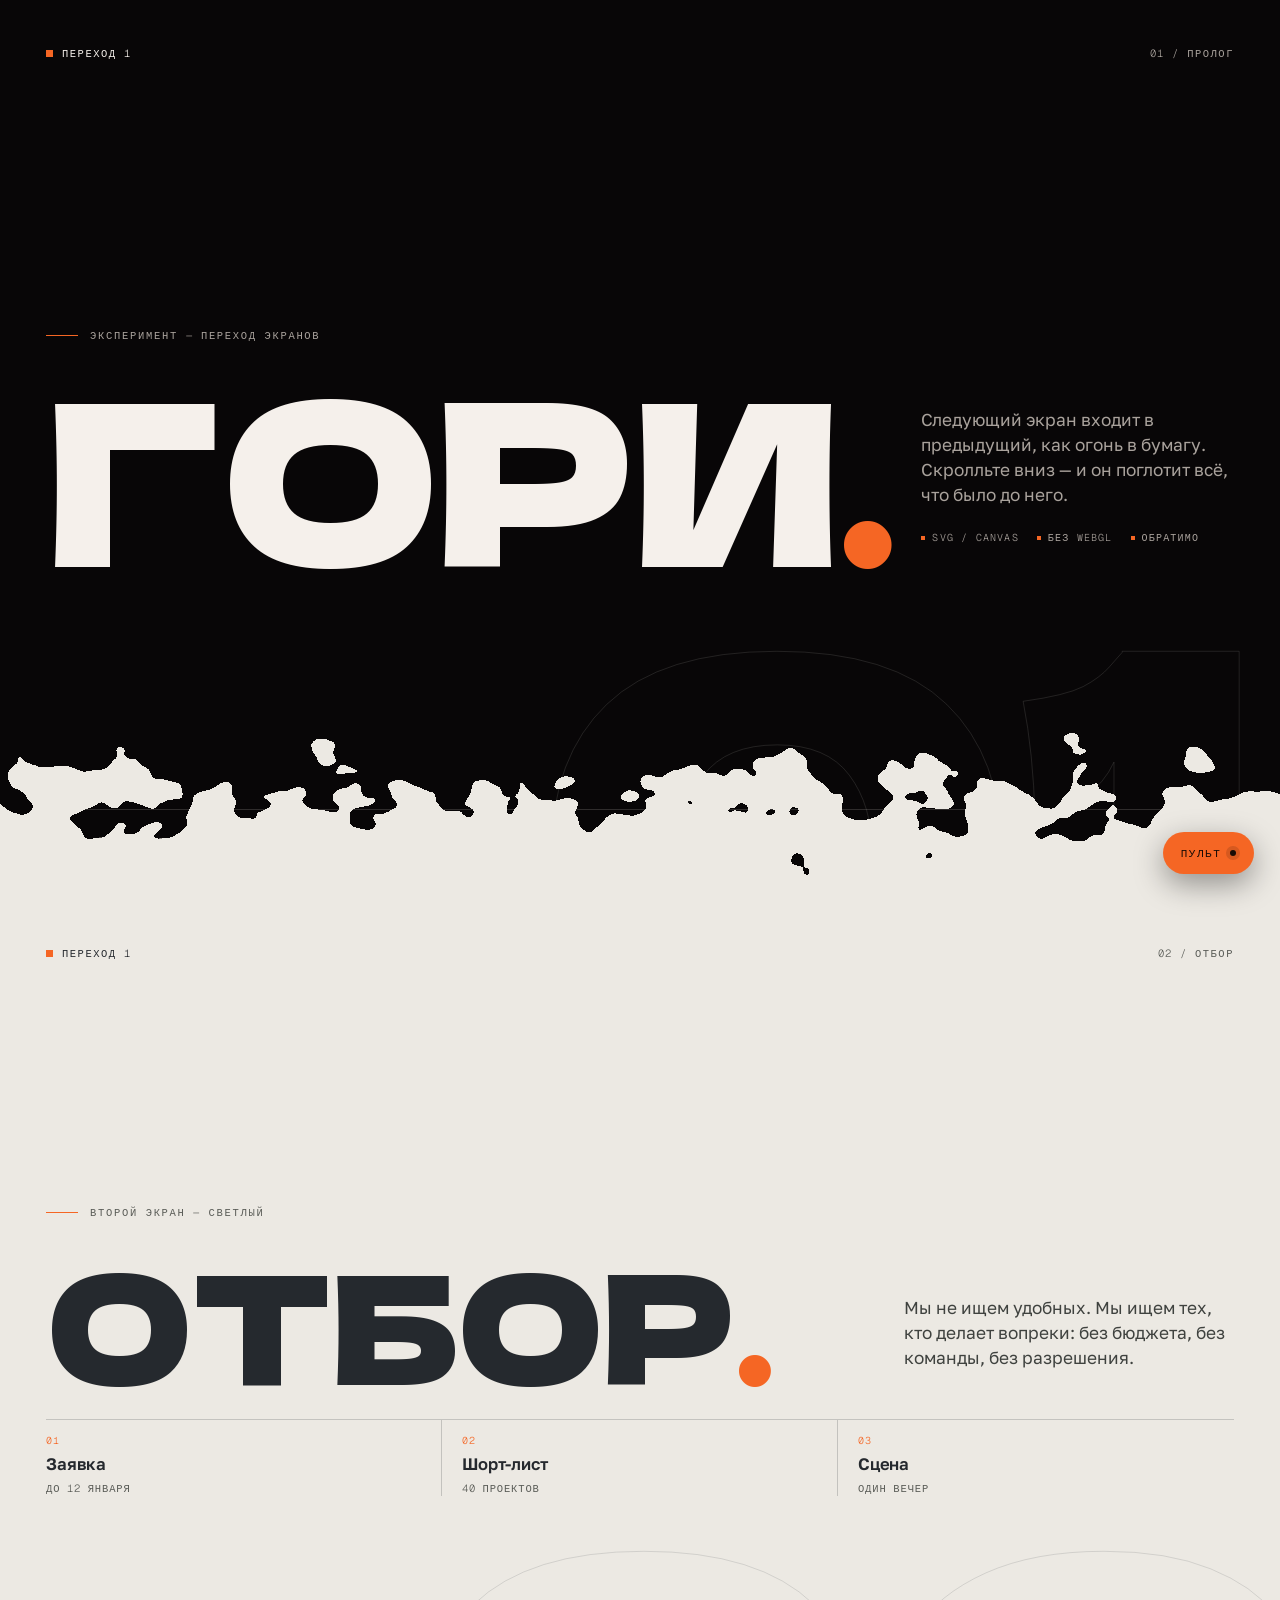
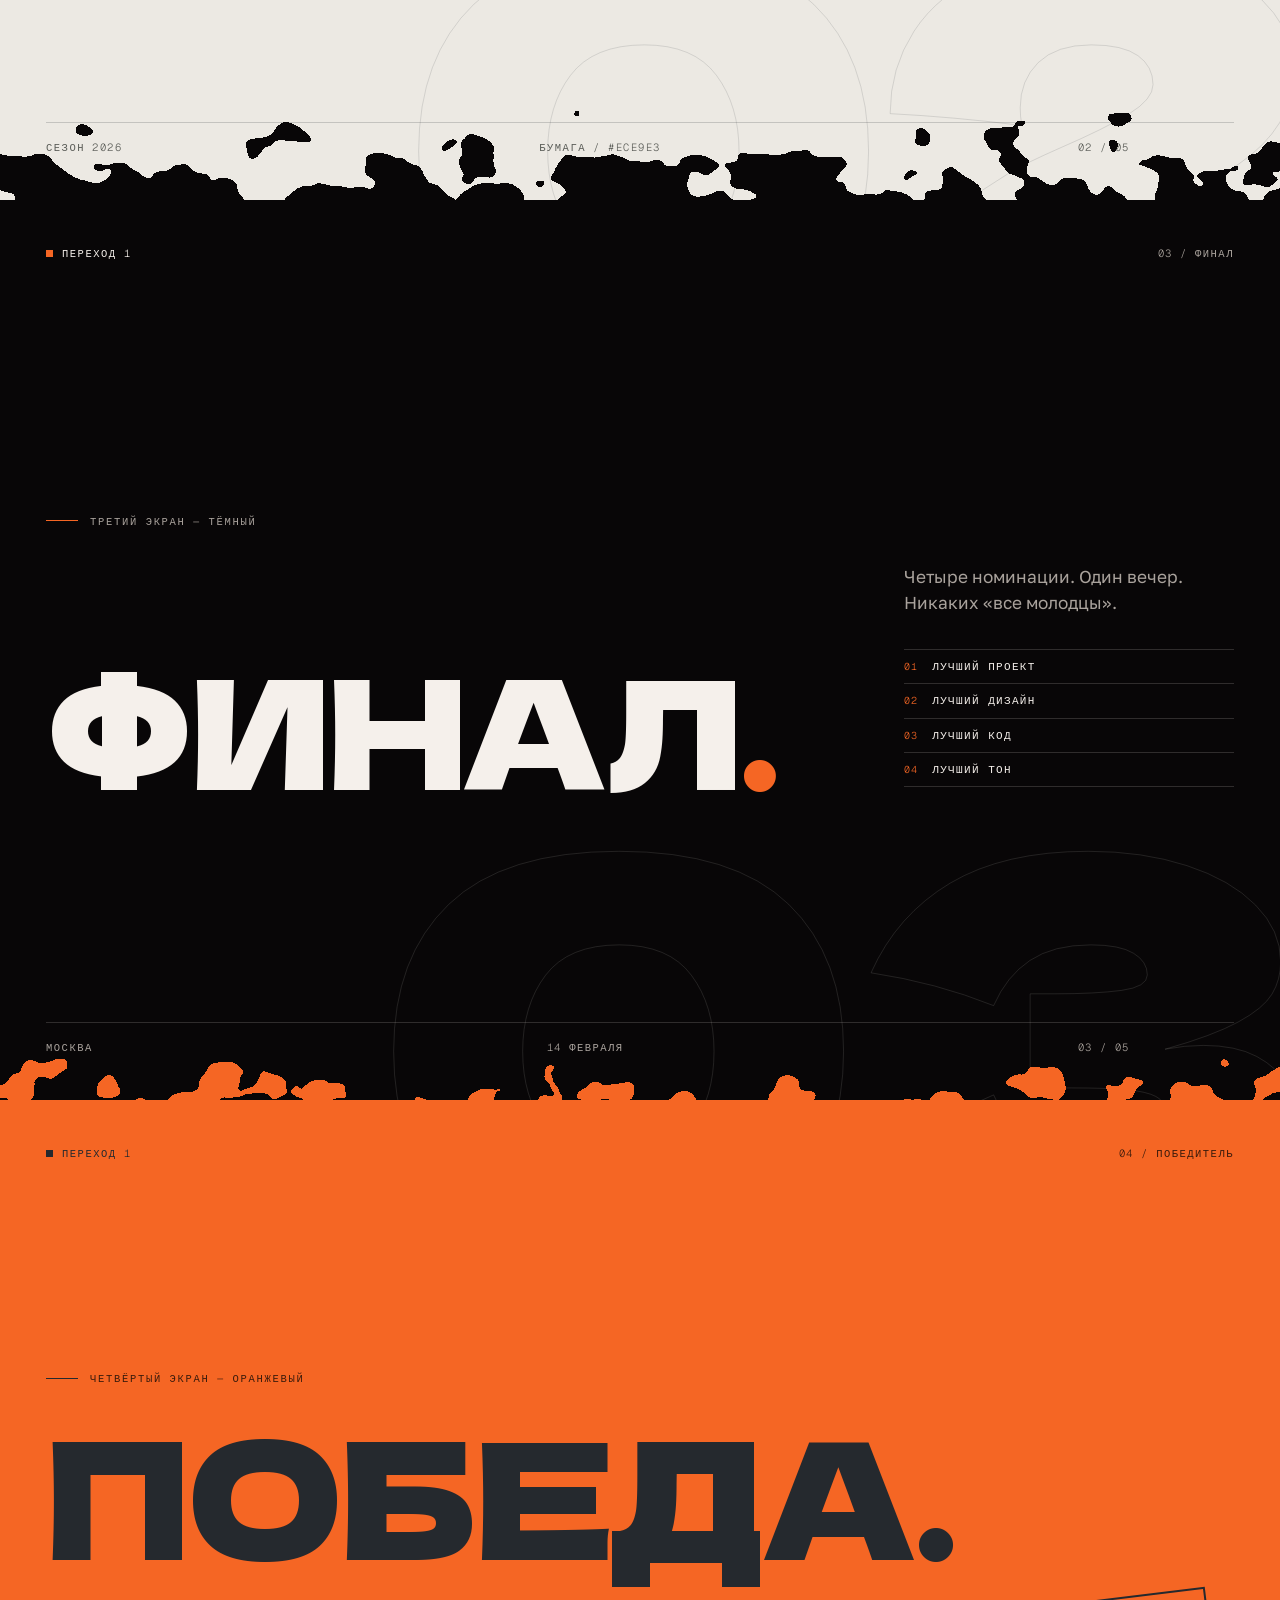
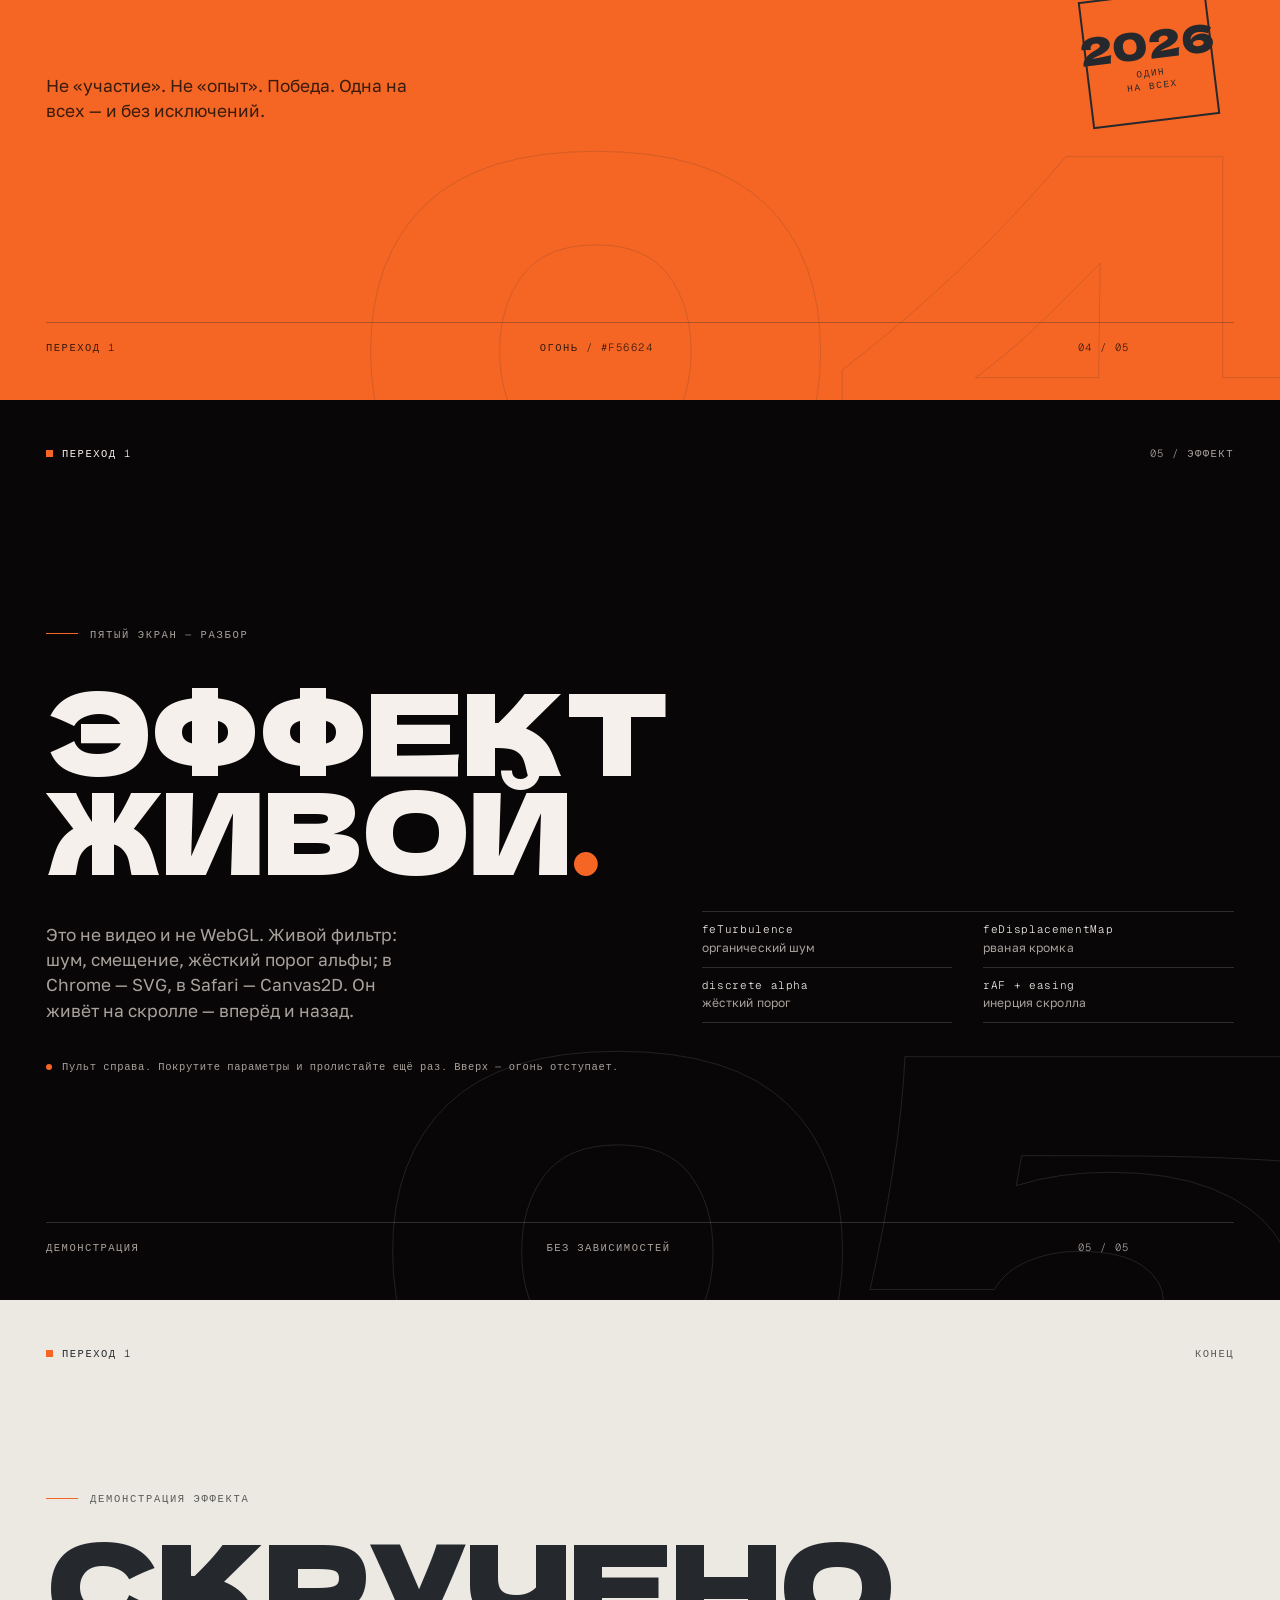
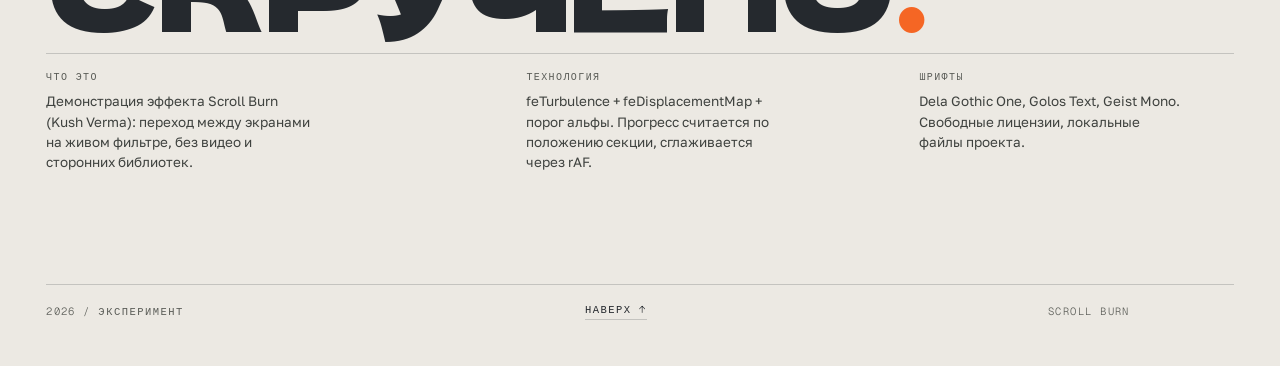
==== index.html @ 436503a2 "Переход 1 — демонстрация Scroll Burn" ====
<!DOCTYPE html>
<html lang="ru">
<head>
<meta charset="utf-8">
<meta name="viewport" content="width=device-width, initial-scale=1">
<title>Переход 1 — Scroll Burn</title>
<meta name="description" content="Локальная демонстрация эффекта Scroll Burn: следующий экран прожигает предыдущий органической кромкой на скролле.">
<link rel="icon" href="data:image/svg+xml,%3Csvg xmlns='http://www.w3.org/2000/svg' viewBox='0 0 32 32'%3E%3Crect width='32' height='32' rx='6' fill='%23F56624'/%3E%3C/svg%3E">
<link rel="stylesheet" href="burn.css?v=11">
</head>
<body>

<div class="scrollbar" aria-hidden="true"><span id="scrollbar"></span></div>

<main>

  <!-- 01. Пролог -->
  <section class="screen screen--dark" id="s1">
    <div class="burn" data-burn data-color="#ECE9E3" aria-hidden="true"></div>
    <div class="screen__ghost" aria-hidden="true">01</div>

    <header class="screen__top">
      <span class="brand"><i aria-hidden="true"></i>Переход 1</span>
      <span class="mono">01 / Пролог</span>
    </header>

    <div class="screen__main">
      <p class="eyebrow">Эксперимент — переход экранов</p>

      <div class="hero__grid">
        <h1 class="display display--hero">ГОРИ<span class="accent">.</span></h1>
        <div class="hero__aside">
          <p class="lead">Следующий экран входит в предыдущий, как огонь в бумагу. Скролльте вниз — и он поглотит всё, что было до него.</p>
          <ul class="ticks">
            <li>SVG / Canvas</li>
            <li>Без WebGL</li>
            <li>Обратимо</li>
          </ul>
        </div>
      </div>
    </div>

    <footer class="screen__bottom">
      <span class="mono">Scroll Burn / демо</span>
      <span class="hint">Прокрутите <i aria-hidden="true"></i></span>
      <span class="mono">2026</span>
    </footer>
  </section>

  <!-- 02. Отбор -->
  <section class="screen screen--paper" id="s2">
    <div class="burn" data-burn data-color="#080607" aria-hidden="true"></div>
    <div class="screen__ghost" aria-hidden="true">02</div>

    <header class="screen__top">
      <span class="brand"><i aria-hidden="true"></i>Переход 1</span>
      <span class="mono">02 / Отбор</span>
    </header>

    <div class="screen__main">
      <p class="eyebrow">Второй экран — светлый</p>

      <div class="headrow">
        <h2 class="display">ОТБОР<span class="accent">.</span></h2>
        <p class="lead">Мы не ищем удобных. Мы ищем тех, кто делает вопреки: без бюджета, без команды, без разрешения.</p>
      </div>

      <div class="steps">
        <div class="step"><span>01</span><b>Заявка</b><em>до 12 января</em></div>
        <div class="step"><span>02</span><b>Шорт-лист</b><em>40 проектов</em></div>
        <div class="step"><span>03</span><b>Сцена</b><em>один вечер</em></div>
      </div>
    </div>

    <footer class="screen__bottom">
      <span class="mono">Сезон 2026</span>
      <span class="mono">Бумага / #ECE9E3</span>
      <span class="mono">02 / 05</span>
    </footer>
  </section>

  <!-- 03. Финал -->
  <section class="screen screen--dark" id="s3">
    <div class="burn" data-burn data-color="#F56624" aria-hidden="true"></div>
    <div class="screen__ghost" aria-hidden="true">03</div>

    <header class="screen__top">
      <span class="brand"><i aria-hidden="true"></i>Переход 1</span>
      <span class="mono">03 / Финал</span>
    </header>

    <div class="screen__main">
      <p class="eyebrow">Третий экран — тёмный</p>

      <div class="headrow">
        <h2 class="display">ФИНАЛ<span class="accent">.</span></h2>
        <div class="nom">
          <p class="lead">Четыре номинации. Один вечер. Никаких «все молодцы».</p>
          <ol class="nom__list">
            <li><span>01</span><b>Лучший проект</b></li>
            <li><span>02</span><b>Лучший дизайн</b></li>
            <li><span>03</span><b>Лучший код</b></li>
            <li><span>04</span><b>Лучший тон</b></li>
          </ol>
        </div>
      </div>
    </div>

    <footer class="screen__bottom">
      <span class="mono">Москва</span>
      <span class="mono">14 февраля</span>
      <span class="mono">03 / 05</span>
    </footer>
  </section>

  <!-- 04. Победа -->
  <section class="screen screen--accent" id="s4">
    <div class="burn" data-burn data-color="#080607" aria-hidden="true"></div>
    <div class="screen__ghost" aria-hidden="true">04</div>

    <header class="screen__top">
      <span class="brand"><i aria-hidden="true"></i>Переход 1</span>
      <span class="mono">04 / Победитель</span>
    </header>

    <div class="screen__main">
      <p class="eyebrow">Четвёртый экран — оранжевый</p>

      <h2 class="display display--wide">ПОБЕДА<span class="accent">.</span></h2>

      <div class="winrow">
        <p class="lead">Не «участие». Не «опыт». Победа. Одна на всех — и без исключений.</p>
        <div class="stamp" aria-hidden="true">
          <span>2026</span>
          <small>один<br>на всех</small>
        </div>
      </div>
    </div>

    <footer class="screen__bottom">
      <span class="mono">Переход 1</span>
      <span class="mono">Огонь / #F56624</span>
      <span class="mono">04 / 05</span>
    </footer>
  </section>

  <!-- 05. Эффект -->
  <section class="screen screen--dark" id="s5">
    <div class="burn" data-burn data-color="#ECE9E3" aria-hidden="true"></div>
    <div class="screen__ghost" aria-hidden="true">05</div>

    <header class="screen__top">
      <span class="brand"><i aria-hidden="true"></i>Переход 1</span>
      <span class="mono">05 / Эффект</span>
    </header>

    <div class="screen__main">
      <p class="eyebrow">Пятый экран — разбор</p>

      <h2 class="display display--tight">ЭФФЕКТ<br>ЖИВОЙ<span class="accent">.</span></h2>

      <div class="cols">
        <p class="lead">Это не видео и не WebGL. Живой фильтр: шум, смещение, жёсткий порог альфы; в Chrome — SVG, в Safari — Canvas2D. Он живёт на скролле — вперёд и назад.</p>
        <ul class="specs">
          <li><b>feTurbulence</b><span>органический шум</span></li>
          <li><b>feDisplacementMap</b><span>рваная кромка</span></li>
          <li><b>discrete alpha</b><span>жёсткий порог</span></li>
          <li><b>rAF + easing</b><span>инерция скролла</span></li>
        </ul>
      </div>

      <p class="note"><i aria-hidden="true"></i>Пульт справа. Покрутите параметры и пролистайте ещё раз. Вверх — огонь отступает.</p>
    </div>

    <footer class="screen__bottom">
      <span class="mono">Демонстрация</span>
      <span class="mono">Без зависимостей</span>
      <span class="mono">05 / 05</span>
    </footer>
  </section>

  <!-- Финал -->
  <section class="screen screen--paper screen--footer" id="s6">
    <header class="screen__top">
      <span class="brand"><i aria-hidden="true"></i>Переход 1</span>
      <span class="mono">Конец</span>
    </header>

    <div class="screen__main">
      <p class="eyebrow">Демонстрация эффекта</p>
      <h2 class="display display--footer">СКРУЧЕНО<span class="accent">.</span></h2>

      <div class="footgrid">
        <div>
          <h3>Что это</h3>
          <p>Демонстрация эффекта Scroll Burn (Kush Verma): переход между экранами на живом фильтре, без видео и сторонних библиотек.</p>
        </div>
        <div>
          <h3>Технология</h3>
          <p>feTurbulence + feDisplacementMap + порог альфы. Прогресс считается по положению секции, сглаживается через rAF.</p>
        </div>
        <div>
          <h3>Шрифты</h3>
          <p>Dela Gothic One, Golos Text, Geist Mono. Свободные лицензии, локальные файлы проекта.</p>
        </div>
      </div>
    </div>

    <footer class="screen__bottom">
      <span class="mono">2026 / эксперимент</span>
      <a class="totop mono" href="#s1">Наверх ↑</a>
      <span class="mono">Scroll Burn</span>
    </footer>
  </section>

</main>

<!-- Пульт параметров -->
<div class="lab" id="lab">
  <button class="lab__toggle" id="labToggle" type="button" aria-expanded="false" aria-controls="labPanel">
    Пульт <span class="lab__dot" aria-hidden="true"></span>
  </button>

  <div class="lab__panel" id="labPanel" aria-hidden="true" aria-label="Параметры эффекта" inert>
    <header class="lab__head">
      <div>
        <span class="lab__kicker">Scroll Burn</span>
        <strong>Параметры</strong>
      </div>
      <button class="lab__close" id="labClose" type="button" aria-label="Закрыть пульт">×</button>
    </header>

    <div class="lab__body">
      <div class="lab__field">
        <span class="lab__label">Направление</span>
        <div class="seg" role="group" aria-label="Направление прожига">
          <button type="button" data-dir="up" aria-pressed="true">Вверх</button>
          <button type="button" data-dir="down" aria-pressed="false">Вниз</button>
        </div>
      </div>

      <label class="lab__field">
        <span class="lab__label">Сглаживание <output data-out="smoothing">0.12</output></span>
        <input type="range" data-key="smoothing" min="0.02" max="1" step="0.01" value="0.12">
        <small>1 — мгновенно, 0.02 — лениво</small>
      </label>

      <label class="lab__field">
        <span class="lab__label">Начало <output data-out="start">0%</output></span>
        <input type="range" data-key="start" min="-100" max="200" step="5" value="0">
      </label>

      <label class="lab__field">
        <span class="lab__label">Конец <output data-out="end">−100%</output></span>
        <input type="range" data-key="end" min="-100" max="200" step="5" value="-100">
      </label>

      <label class="lab__field">
        <span class="lab__label">Размер кляксы <output data-out="displacement">220&nbsp;px</output></span>
        <input type="range" data-key="displacement" min="0" max="400" step="10" value="220">
      </label>

      <label class="lab__field">
        <span class="lab__label">Шум X <output data-out="frequencyX">0.015</output></span>
        <input type="range" data-key="frequencyX" min="0.002" max="0.08" step="0.001" value="0.015">
      </label>

      <label class="lab__field">
        <span class="lab__label">Шум Y <output data-out="frequencyY">0.020</output></span>
        <input type="range" data-key="frequencyY" min="0.002" max="0.08" step="0.001" value="0.02">
      </label>

      <label class="lab__field">
        <span class="lab__label">Детализация <output data-out="octaves">3</output></span>
        <input type="range" data-key="octaves" min="1" max="6" step="1" value="3">
      </label>

      <label class="lab__field">
        <span class="lab__label">Seed <output data-out="seed">7</output></span>
        <input type="range" data-key="seed" min="0" max="100" step="1" value="7">
      </label>
    </div>

    <footer class="lab__foot">
      <button type="button" class="lab__reset" id="labReset">Сбросить</button>
      <span>SVG / Canvas · без WebGL</span>
    </footer>
  </div>
</div>

<script src="burn.js?v=18" defer></script>
</body>
</html>
---- burn.css ----
/* ==========================================================================
   Scroll Burn — демонстрация перехода
   Принцип: цветной слой внутри SVG-фильтра растягивается по скроллу.
   ========================================================================== */

@font-face {
  font-family: "Dela Demo";
  src: url("fonts/dela-gothic-one-cyrillic.woff2") format("woff2");
  font-weight: 400;
  font-style: normal;
  font-display: swap;
  unicode-range: U+0301, U+0400-045F, U+0490-0491, U+04B0-04B1, U+2116;
}
@font-face {
  font-family: "Dela Demo";
  src: url("fonts/dela-gothic-one-latin.woff2") format("woff2");
  font-weight: 400;
  font-style: normal;
  font-display: swap;
}
@font-face {
  font-family: "Golos Demo";
  src: url("fonts/golos-text-cyrillic.woff2") format("woff2");
  font-weight: 400 900;
  font-style: normal;
  font-display: swap;
  unicode-range: U+0301, U+0400-045F, U+0490-0491, U+04B0-04B1, U+2116;
}
@font-face {
  font-family: "Golos Demo";
  src: url("fonts/golos-text-latin.woff2") format("woff2");
  font-weight: 400 900;
  font-style: normal;
  font-display: swap;
}
@font-face {
  font-family: "Geist Mono Demo";
  src: url("fonts/geist-mono-latin.woff2") format("woff2");
  font-weight: 300 600;
  font-style: normal;
  font-display: swap;
}

:root {
  --ground: #080607;
  --scene: #F5F0EB;
  --scene-dim: #A9A29C;
  --paper: #ECE9E3;
  --ink: #25292E;
  --ink-soft: #3F423F;
  --muted-paper: #5A5C57;
  --accent: #F56624;
  --accent-deep: #C94B14;

  --font-display: "Dela Demo", "Dela Gothic One", system-ui, sans-serif;
  --font-body: "Golos Demo", "Golos Text", system-ui, sans-serif;
  --font-mono: "Geist Mono Demo", ui-monospace, "SFMono-Regular", monospace;

  --edge: clamp(20px, 3.6vw, 56px);
}

*,
*::before,
*::after { box-sizing: border-box; }

html { background: var(--ground); }

body {
  margin: 0;
  overflow-x: hidden;
  background: var(--ground);
  color: var(--scene);
  font-family: var(--font-body);
  font-size: 16px;
  line-height: 1.4;
  -webkit-font-smoothing: antialiased;
  -moz-osx-font-smoothing: grayscale;
  text-rendering: optimizeLegibility;
}

::selection { background: var(--accent); color: #170C06; }

a { color: inherit; }

:focus-visible {
  outline: 2px solid var(--accent);
  outline-offset: 4px;
}

.mono {
  font-family: var(--font-mono);
  font-size: 10.5px;
  font-weight: 400;
  letter-spacing: .14em;
  text-transform: uppercase;
  line-height: 1.2;
}

/* --- индикатор прокрутки --- */
.scrollbar {
  position: fixed;
  inset: 0 0 auto;
  height: 2px;
  z-index: 70;
  pointer-events: none;
  background: transparent;
}
.scrollbar span {
  display: block;
  width: 100%;
  height: 100%;
  background: var(--accent);
  transform: scaleX(0);
  transform-origin: 0 50%;
  will-change: transform;
}

/* --- экран --- */
.screen {
  position: relative;
  height: 100vh;
  height: 100svh;
  display: flex;
  flex-direction: column;
  padding: var(--edge);
  overflow: hidden;
  isolation: isolate;
}

.screen--dark {
  --bg: var(--ground);
  --fg: var(--scene);
  --muted: var(--scene-dim);
  --rule: rgba(245, 240, 235, .16);
  --ghost: rgba(245, 240, 235, .115);
  background: var(--bg);
  color: var(--fg);
}
.screen--paper {
  --bg: var(--paper);
  --fg: var(--ink);
  --muted: var(--muted-paper);
  --rule: rgba(37, 41, 46, .2);
  --ghost: rgba(37, 41, 46, .13);
  background: var(--bg);
  color: var(--fg);
}
.screen--accent {
  --bg: var(--accent);
  --fg: var(--ink);
  --muted: #3A1B0C;
  --rule: rgba(37, 41, 46, .32);
  --ghost: rgba(37, 41, 46, .16);
  background: var(--bg);
  color: var(--fg);
}

/* Плоские фоны: цвет прожига должен совпадать с фоном следующего экрана
   без шва на стыке. */

.screen__ghost {
  position: absolute;
  z-index: 0;
  right: calc(var(--edge) * -.35);
  bottom: calc(var(--edge) * -2.2);
  font-family: var(--font-display);
  font-size: clamp(15rem, 42vw, 40rem);
  line-height: .7;
  letter-spacing: -.04em;
  color: transparent;
  -webkit-text-stroke: 1px var(--ghost);
  pointer-events: none;
  user-select: none;
}

.screen__top,
.screen__bottom {
  position: relative;
  z-index: 2;
  display: flex;
  align-items: center;
  justify-content: space-between;
  gap: 16px;
  flex: 0 0 auto;
  color: var(--muted);
}
.screen__top { padding-bottom: clamp(10px, 2vh, 22px); }
.screen__bottom {
  padding-top: clamp(10px, 2vh, 22px);
  padding-right: 104px;
  border-top: 1px solid var(--rule);
}

.brand {
  display: inline-flex;
  align-items: center;
  gap: 9px;
  font-family: var(--font-mono);
  font-size: 10.5px;
  letter-spacing: .14em;
  text-transform: uppercase;
  color: var(--fg);
}
.brand i {
  width: 7px;
  height: 7px;
  background: var(--accent);
  display: block;
  flex: 0 0 auto;
}
.screen--accent .brand i { background: var(--ink); }

.screen__main {
  position: relative;
  z-index: 1;
  flex: 1 1 auto;
  min-height: 0;
  display: flex;
  flex-direction: column;
  justify-content: center;
  gap: clamp(18px, 4vh, 46px);
}

/* --- типографика --- */
.eyebrow {
  display: flex;
  align-items: center;
  gap: 12px;
  margin: 0;
  font-family: var(--font-mono);
  font-size: 10.5px;
  font-weight: 400;
  letter-spacing: .16em;
  text-transform: uppercase;
  color: var(--muted);
}
.eyebrow::before {
  content: "";
  width: clamp(18px, 2.5vw, 34px);
  height: 1px;
  background: var(--accent);
  flex: 0 0 auto;
}
.screen--accent .eyebrow::before { background: var(--ink); }

.display {
  margin: 0;
  font-family: var(--font-display);
  font-weight: 400;
  font-size: clamp(3.3rem, 11.8vw, 13rem);
  line-height: .84;
  letter-spacing: -.015em;
  text-transform: uppercase;
  text-wrap: balance;
}
.display--hero { font-size: clamp(4.3rem, 17.6vw, 18rem); line-height: .8; }
.display--tight { font-size: clamp(3.1rem, 8.8vw, 9rem); line-height: .88; }
.display--footer { font-size: clamp(3.1rem, 9.4vw, 10rem); }
.display--wide { font-size: clamp(3.2rem, 12.6vw, 13.5rem); }

.display .accent { color: var(--accent); }
.screen--accent .display .accent { color: var(--ink); }

.lead {
  margin: 0;
  max-width: 34ch;
  font-size: clamp(1.02rem, 1.35vw, 1.3rem);
  line-height: 1.46;
  color: var(--muted);
  text-wrap: pretty;
}
.screen--paper .lead { color: var(--ink-soft); }

/* --- герой --- */
.hero__grid {
  display: grid;
  grid-template-columns: minmax(0, 1.45fr) minmax(250px, .55fr);
  align-items: end;
  gap: clamp(20px, 4vw, 64px);
}
.hero__aside {
  display: flex;
  flex-direction: column;
  gap: clamp(16px, 2.6vh, 28px);
  padding-bottom: clamp(0px, 1.6vh, 18px);
}
.ticks {
  display: flex;
  flex-wrap: wrap;
  gap: 8px 18px;
  margin: 0;
  padding: 0;
  list-style: none;
  font-family: var(--font-mono);
  font-size: 10px;
  letter-spacing: .12em;
  text-transform: uppercase;
  color: var(--muted);
}
.ticks li { display: inline-flex; align-items: center; gap: 7px; }
.ticks li::before {
  content: "";
  width: 4px;
  height: 4px;
  background: var(--accent);
  display: block;
}

.hint {
  display: inline-flex;
  align-items: center;
  gap: 10px;
  font-family: var(--font-mono);
  font-size: 10.5px;
  letter-spacing: .14em;
  text-transform: uppercase;
  color: var(--fg);
}
.hint i {
  display: block;
  width: 1px;
  height: 26px;
  background: var(--accent);
  transform-origin: 50% 0;
  animation: hint 1.9s cubic-bezier(.22, 1, .36, 1) 4;
}
@keyframes hint {
  0% { transform: scaleY(.15); opacity: .35; }
  45% { transform: scaleY(1); opacity: 1; }
  100% { transform: scaleY(1); opacity: 0; }
}
body.is-scrolled .hint { opacity: 0; transition: opacity .3s ease; }

/* --- строки контента --- */
.headrow {
  display: grid;
  grid-template-columns: minmax(0, 1.42fr) minmax(260px, .58fr);
  align-items: end;
  gap: clamp(20px, 4vw, 64px);
}
.headrow .lead { padding-bottom: clamp(2px, 1.4vh, 16px); }

.nom { display: flex; flex-direction: column; gap: clamp(14px, 2.4vh, 22px); }
.nom__list {
  margin: 0;
  padding: 0;
  list-style: none;
  display: grid;
  border-top: 1px solid var(--rule);
}
.nom__list li {
  display: flex;
  align-items: baseline;
  gap: 14px;
  padding: 9px 0;
  border-bottom: 1px solid var(--rule);
}
.nom__list span {
  font-family: var(--font-mono);
  font-size: 10px;
  letter-spacing: .1em;
  color: var(--accent);
}
.nom__list b {
  font-family: var(--font-mono);
  font-size: 11px;
  font-weight: 500;
  letter-spacing: .12em;
  text-transform: uppercase;
  color: var(--fg);
}

.steps {
  display: grid;
  grid-template-columns: repeat(3, minmax(0, 1fr));
  border-top: 1px solid var(--rule);
}
.step {
  display: flex;
  flex-direction: column;
  gap: 5px;
  padding: 14px 20px 0 0;
  border-right: 1px solid var(--rule);
}
.step + .step { padding-left: 20px; }
.step:last-child { border-right: 0; padding-right: 0; }
.step span {
  font-family: var(--font-mono);
  font-size: 10px;
  letter-spacing: .12em;
  color: var(--accent);
}
.step b {
  font-size: clamp(1rem, 1.3vw, 1.22rem);
  font-weight: 600;
  letter-spacing: -.01em;
  color: var(--fg);
}
.step em {
  font-family: var(--font-mono);
  font-size: 10.5px;
  font-style: normal;
  letter-spacing: .08em;
  text-transform: uppercase;
  color: var(--muted);
}

.winrow {
  display: flex;
  align-items: flex-end;
  justify-content: space-between;
  gap: clamp(24px, 4vw, 80px);
}
.winrow .lead { max-width: 36ch; padding-bottom: 6px; }

.stamp {
  position: relative;
  flex: 0 0 auto;
  rotate: -7deg;
  width: clamp(104px, 10vw, 150px);
  margin: 0 clamp(2px, 1.6vw, 22px) 8px 0;
  aspect-ratio: 1;
  border: 2px solid var(--ink);
  display: flex;
  flex-direction: column;
  align-items: center;
  justify-content: center;
  gap: 6px;
  text-align: center;
  color: var(--ink);
  z-index: 1;
}
.stamp span {
  font-family: var(--font-display);
  font-size: clamp(1.55rem, 3vw, 2.5rem);
  line-height: 1;
}
.stamp small {
  font-family: var(--font-mono);
  font-size: 9.5px;
  line-height: 1.35;
  letter-spacing: .16em;
  text-transform: uppercase;
}

.cols {
  display: grid;
  grid-template-columns: minmax(0, 1fr) minmax(300px, .9fr);
  align-items: end;
  gap: clamp(24px, 5vw, 80px);
}
.specs {
  margin: 0;
  padding: 0;
  list-style: none;
  display: grid;
  grid-template-columns: 1fr 1fr;
  gap: 0 clamp(18px, 2.4vw, 32px);
  border-top: 1px solid var(--rule);
}
.specs li {
  display: flex;
  flex-direction: column;
  gap: 2px;
  padding: 10px 0;
  border-bottom: 1px solid var(--rule);
}
.specs b {
  font-family: var(--font-mono);
  font-size: 11px;
  font-weight: 500;
  letter-spacing: .06em;
  color: var(--fg);
}
.specs span {
  font-size: 12px;
  letter-spacing: .01em;
  color: var(--muted);
}

.note {
  display: flex;
  align-items: center;
  gap: 10px;
  margin: 0;
  font-family: var(--font-mono);
  font-size: 10.5px;
  line-height: 1.5;
  letter-spacing: .06em;
  color: var(--muted);
}
.note i {
  width: 6px;
  height: 6px;
  border-radius: 50%;
  background: var(--accent);
  flex: 0 0 auto;
}

/* --- финальный светлый экран --- */
.screen--footer {
  height: 74vh;
  height: 74svh;
  min-height: 480px;
}
.screen--footer .screen__main { gap: clamp(14px, 2.6vh, 30px); }
.footgrid {
  display: grid;
  grid-template-columns: 1.25fr 1fr .9fr;
  gap: clamp(20px, 3.4vw, 52px);
  padding-top: 16px;
  border-top: 1px solid var(--rule);
}
.footgrid h3 {
  margin: 0 0 7px;
  font-family: var(--font-mono);
  font-size: 10px;
  font-weight: 500;
  letter-spacing: .14em;
  text-transform: uppercase;
  color: var(--muted);
}
.footgrid p {
  margin: 0;
  max-width: 34ch;
  font-size: 13.5px;
  line-height: 1.5;
  color: var(--ink-soft);
  text-wrap: pretty;
}
.totop {
  color: var(--fg);
  text-decoration: none;
  border-bottom: 1px solid var(--rule);
  padding-bottom: 3px;
}
.totop:hover { border-color: var(--fg); }

/* ==========================================================================
   Прожиг
   ========================================================================== */
.burn {
  position: absolute;
  inset: 0;
  z-index: 5;
  overflow: hidden;
  pointer-events: none;
}
.burn__defs {
  position: absolute;
  top: 0;
  left: 0;
  width: 1px;
  height: 1px;
  overflow: hidden;
  pointer-events: none;
}
.burn__pad {
  position: absolute;
  will-change: transform;
}
.burn__edge {
  position: absolute;
  inset: 0;
  display: block;
  width: 100%;
  height: 100%;
  overflow: visible;
  pointer-events: none;
}

.burn__fill {
  position: absolute;
  left: 0;
  width: 100%;
  transform: translate3d(0, 0, 0) scaleY(0);
  will-change: transform;
}

/* ==========================================================================
   Пульт
   ========================================================================== */
.lab {
  position: fixed;
  right: clamp(14px, 2vw, 26px);
  bottom: clamp(14px, 2vw, 26px);
  z-index: 80;
  font-family: var(--font-mono);
}

.lab__toggle {
  display: inline-flex;
  align-items: center;
  gap: 9px;
  height: 42px;
  padding: 0 18px;
  border: 0;
  border-radius: 999px;
  background: var(--accent);
  color: #180B05;
  font-family: var(--font-mono);
  font-size: 11px;
  font-weight: 500;
  letter-spacing: .14em;
  text-transform: uppercase;
  cursor: pointer;
  box-shadow: 0 10px 30px rgba(0, 0, 0, .38);
  transition: background .2s ease, transform .2s ease;
}
.lab__toggle:hover { background: #FF7A3C; transform: translateY(-1px); }
.lab__toggle:active { transform: translateY(0); }
.lab__dot {
  width: 6px;
  height: 6px;
  border-radius: 50%;
  background: #180B05;
  box-shadow: 0 0 0 4px rgba(24, 11, 5, .14);
}
.lab.is-open .lab__dot { background: #ECE9E3; box-shadow: 0 0 0 4px rgba(236, 233, 227, .2); }

.lab__panel {
  position: absolute;
  right: 0;
  bottom: 56px;
  width: min(340px, calc(100vw - 28px));
  max-height: min(72vh, 640px);
  display: flex;
  flex-direction: column;
  background: rgba(16, 11, 12, .94);
  color: #F5F0EB;
  border: 1px solid #3A2F2B;
  border-radius: 16px;
  box-shadow: 0 26px 70px rgba(0, 0, 0, .55);
  -webkit-backdrop-filter: blur(18px);
  backdrop-filter: blur(18px);
  opacity: 0;
  transform: translateY(10px) scale(.98);
  transform-origin: 100% 100%;
  visibility: hidden;
  transition: opacity .22s ease, transform .22s ease, visibility 0s .22s;
  pointer-events: none;
}
.lab.is-open .lab__panel {
  opacity: 1;
  transform: none;
  visibility: visible;
  transition: opacity .22s ease, transform .22s ease, visibility 0s;
  pointer-events: auto;
}

.lab__head {
  display: flex;
  align-items: flex-start;
  justify-content: space-between;
  gap: 12px;
  padding: 16px 16px 12px;
  border-bottom: 1px solid #2A2220;
}
.lab__kicker {
  display: block;
  margin-bottom: 3px;
  font-size: 9px;
  letter-spacing: .18em;
  text-transform: uppercase;
  color: var(--accent);
}
.lab__head strong {
  font-family: var(--font-body);
  font-size: 16px;
  font-weight: 600;
  letter-spacing: -.01em;
}
.lab__close {
  width: 28px;
  height: 28px;
  border: 1px solid #3A2F2B;
  border-radius: 50%;
  background: transparent;
  color: #CFC7C0;
  font-size: 18px;
  line-height: 1;
  cursor: pointer;
}
.lab__close:hover { border-color: #6B5A50; color: #FFF; }

.lab__body {
  display: flex;
  flex-direction: column;
  gap: 14px;
  padding: 14px 16px;
  overflow-y: auto;
  overscroll-behavior: contain;
  scrollbar-width: thin;
  scrollbar-color: #4A3C35 transparent;
}
.lab__field {
  display: flex;
  flex-direction: column;
  gap: 7px;
  margin: 0;
}
.lab__label {
  display: flex;
  align-items: baseline;
  justify-content: space-between;
  gap: 10px;
  font-size: 9.5px;
  letter-spacing: .12em;
  text-transform: uppercase;
  color: #AFA6A0;
}
.lab__field output {
  font-size: 10.5px;
  letter-spacing: .04em;
  color: var(--accent);
  font-variant-numeric: tabular-nums;
}
.lab__field small {
  font-size: 9px;
  letter-spacing: .02em;
  color: #9A9089;
}
.lab__field input[type="range"] {
  -webkit-appearance: none;
  appearance: none;
  width: 100%;
  height: 16px;
  margin: 0;
  background: transparent;
  cursor: pointer;
}
.lab__field input[type="range"]::-webkit-slider-runnable-track {
  height: 2px;
  border-radius: 2px;
  background: #4A3B34;
}
.lab__field input[type="range"]::-webkit-slider-thumb {
  -webkit-appearance: none;
  width: 13px;
  height: 13px;
  margin-top: -5.5px;
  border: 0;
  border-radius: 50%;
  background: var(--accent);
  box-shadow: 0 0 0 4px rgba(245, 102, 36, .14);
}
.lab__field input[type="range"]::-moz-range-track {
  height: 2px;
  border-radius: 2px;
  background: #4A3B34;
}
.lab__field input[type="range"]::-moz-range-thumb {
  width: 13px;
  height: 13px;
  border: 0;
  border-radius: 50%;
  background: var(--accent);
}
.lab__field input[type="range"]:focus-visible {
  outline: 2px solid var(--accent);
  outline-offset: 4px;
}

.seg {
  display: grid;
  grid-template-columns: 1fr 1fr;
  gap: 4px;
  padding: 4px;
  border-radius: 10px;
  background: #1C1415;
}
.seg button {
  height: 30px;
  border: 0;
  border-radius: 7px;
  background: transparent;
  color: #B7AEA7;
  font-family: var(--font-mono);
  font-size: 10px;
  letter-spacing: .1em;
  text-transform: uppercase;
  cursor: pointer;
  transition: background .15s ease, color .15s ease;
}
.seg button:hover { color: #F5F0EB; }
.seg button[aria-pressed="true"] {
  background: var(--accent);
  color: #180B05;
}

.lab__foot {
  display: flex;
  align-items: center;
  justify-content: space-between;
  gap: 12px;
  padding: 12px 16px 14px;
  border-top: 1px solid #2A2220;
  font-size: 9px;
  letter-spacing: .1em;
  text-transform: uppercase;
  color: #9A9089;
}
.lab__reset {
  height: 30px;
  padding: 0 13px;
  border: 1px solid #4A3B34;
  border-radius: 7px;
  background: transparent;
  color: #E5DDD7;
  font-family: var(--font-mono);
  font-size: 9.5px;
  letter-spacing: .1em;
  text-transform: uppercase;
  cursor: pointer;
}
.lab__reset:hover { border-color: var(--accent); color: var(--accent); }

/* ==========================================================================
   Адаптив
   ========================================================================== */
@media (max-width: 980px) {
  .hero__grid { grid-template-columns: 1fr; align-items: start; }
  .hero__aside { max-width: 460px; padding-bottom: 0; }
  .headrow { grid-template-columns: 1fr; align-items: start; }
  .headrow .lead { max-width: 46ch; padding-bottom: 0; }
  .nom { max-width: 460px; }
  .cols { grid-template-columns: 1fr; align-items: start; }
  .footgrid { grid-template-columns: 1fr 1fr; }
}

@media (max-width: 809px) {
  .display { font-size: clamp(3rem, 16.5vw, 6.4rem); }
  .display--hero { font-size: clamp(4rem, 20vw, 7rem); }
  .display--tight { font-size: clamp(2.8rem, 13.6vw, 5rem); }
  .display--footer { font-size: clamp(2.1rem, 10.8vw, 4.5rem); }
  .display--wide { font-size: clamp(2.6rem, 14vw, 5rem); }
  .stamp { display: none; }
  .steps { grid-template-columns: 1fr 1fr 1fr; }
  .step { padding-right: 10px; }
  .step + .step { padding-left: 10px; }
  .step b { font-size: 13px; }
  .step em { font-size: 9px; letter-spacing: .04em; }
  .screen__ghost { font-size: 62vw; bottom: -6vw; }
  .footgrid { grid-template-columns: 1fr; gap: 14px; }
  .footgrid p { max-width: 46ch; }
  .screen--footer { height: auto; min-height: 74svh; }
  .screen__bottom .mono:nth-child(2) { display: none; }
  .screen__main { gap: clamp(14px, 2.6vh, 26px); padding-bottom: 46px; }
  .screen__bottom { padding-right: 104px; }
  .specs b { font-size: 10px; }
  .specs span { font-size: 11px; }
  .note { align-items: flex-start; }
}

@media (max-height: 640px) {
  .screen { padding-top: 16px; padding-bottom: 16px; }
  .screen__main { gap: 14px; }
  .display { font-size: clamp(2.6rem, 11vw, 5.2rem); }
  .display--hero { font-size: clamp(3.2rem, 13vw, 6rem); }
  .lead { font-size: 14px; }
  .steps, .note, .screen__ghost { display: none; }
  .specs li { padding: 6px 0; }
}

@media (prefers-reduced-motion: reduce) {
  .hint i { animation: none; transform: scaleY(1); opacity: .8; }
  * { scroll-behavior: auto !important; }
}
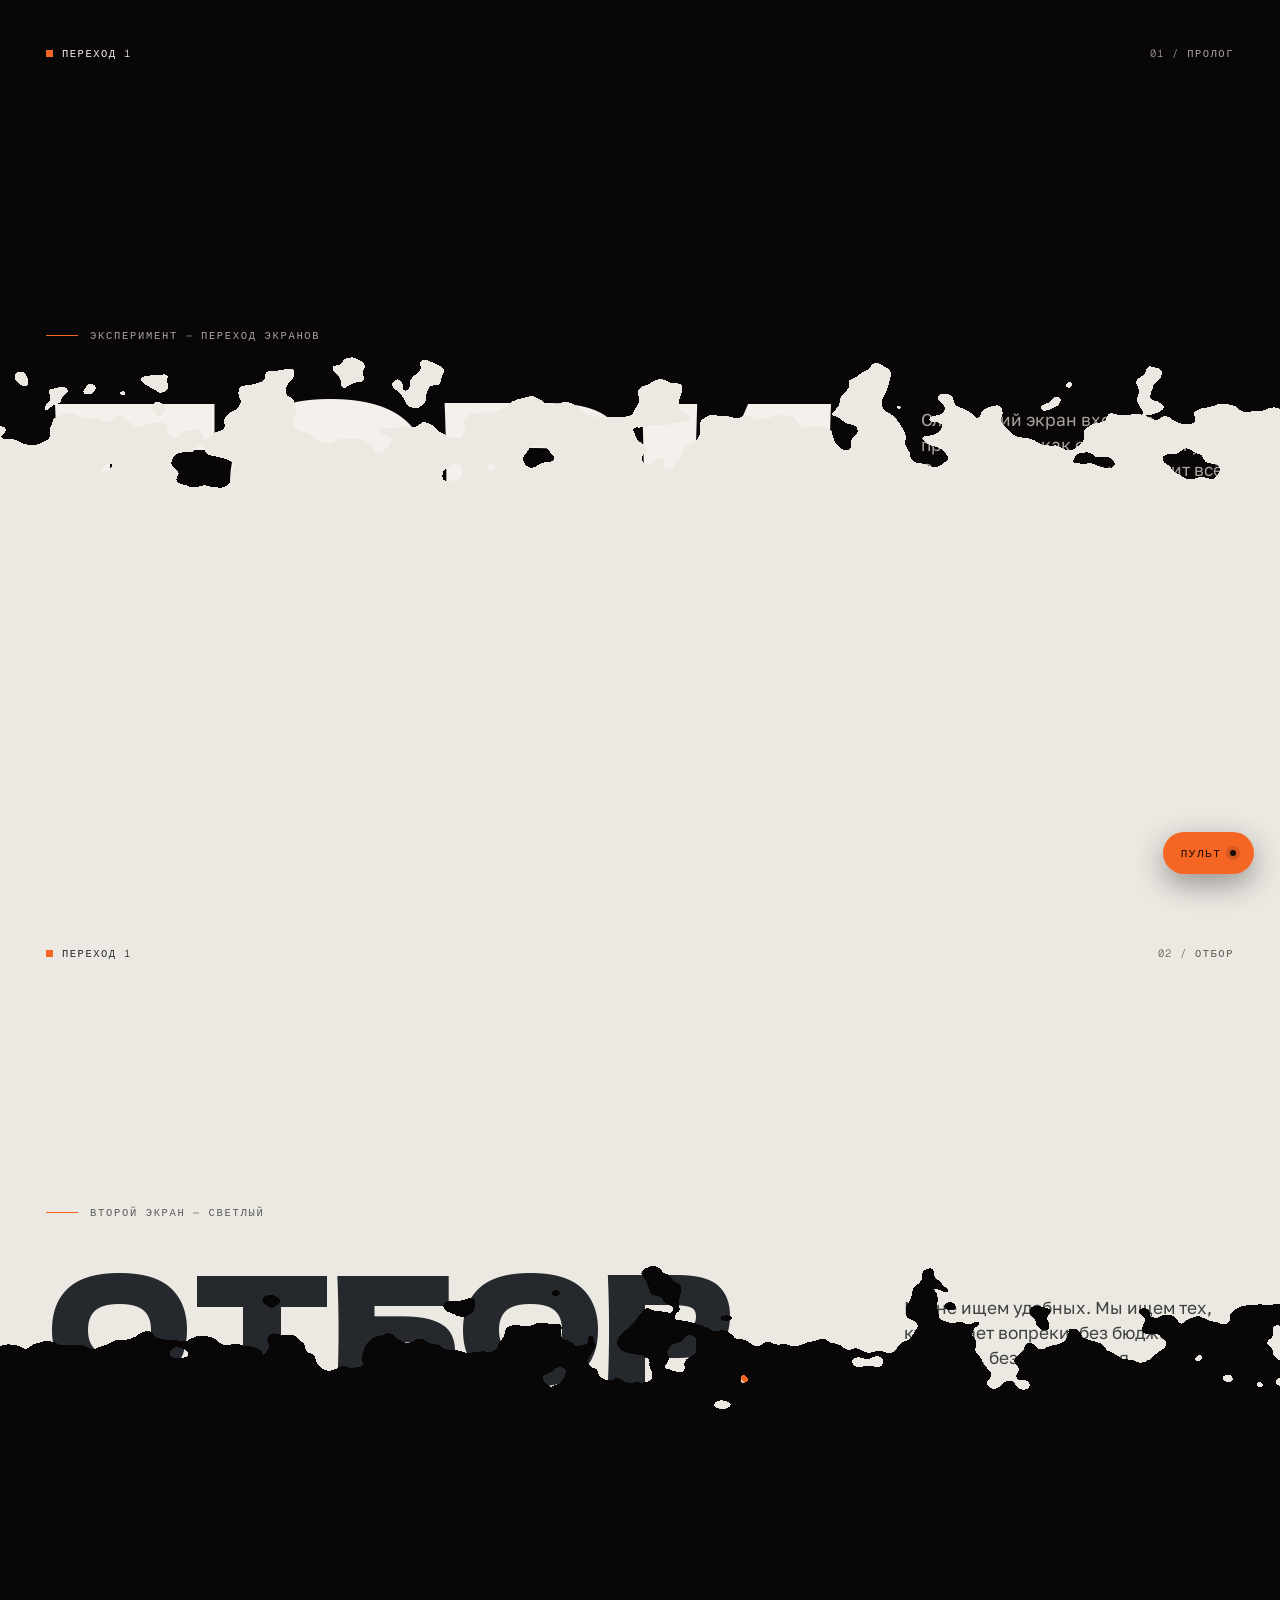
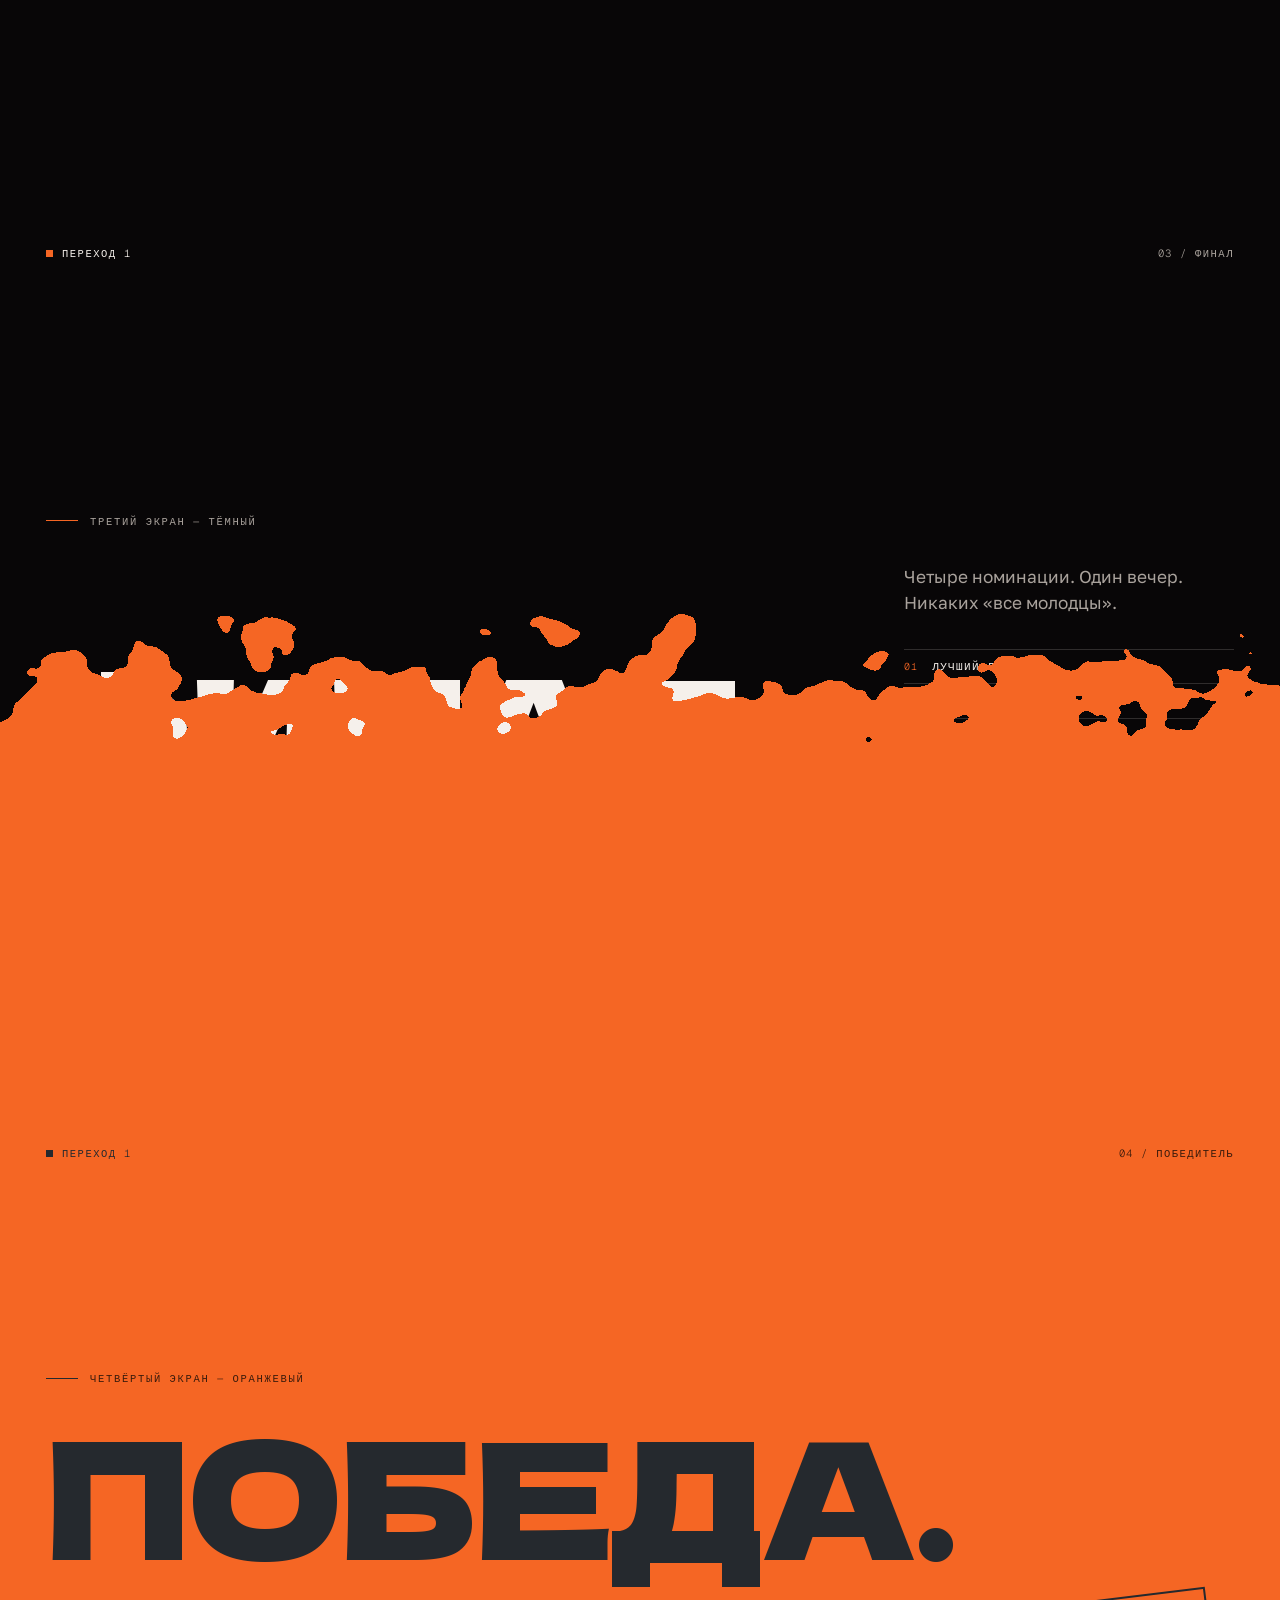
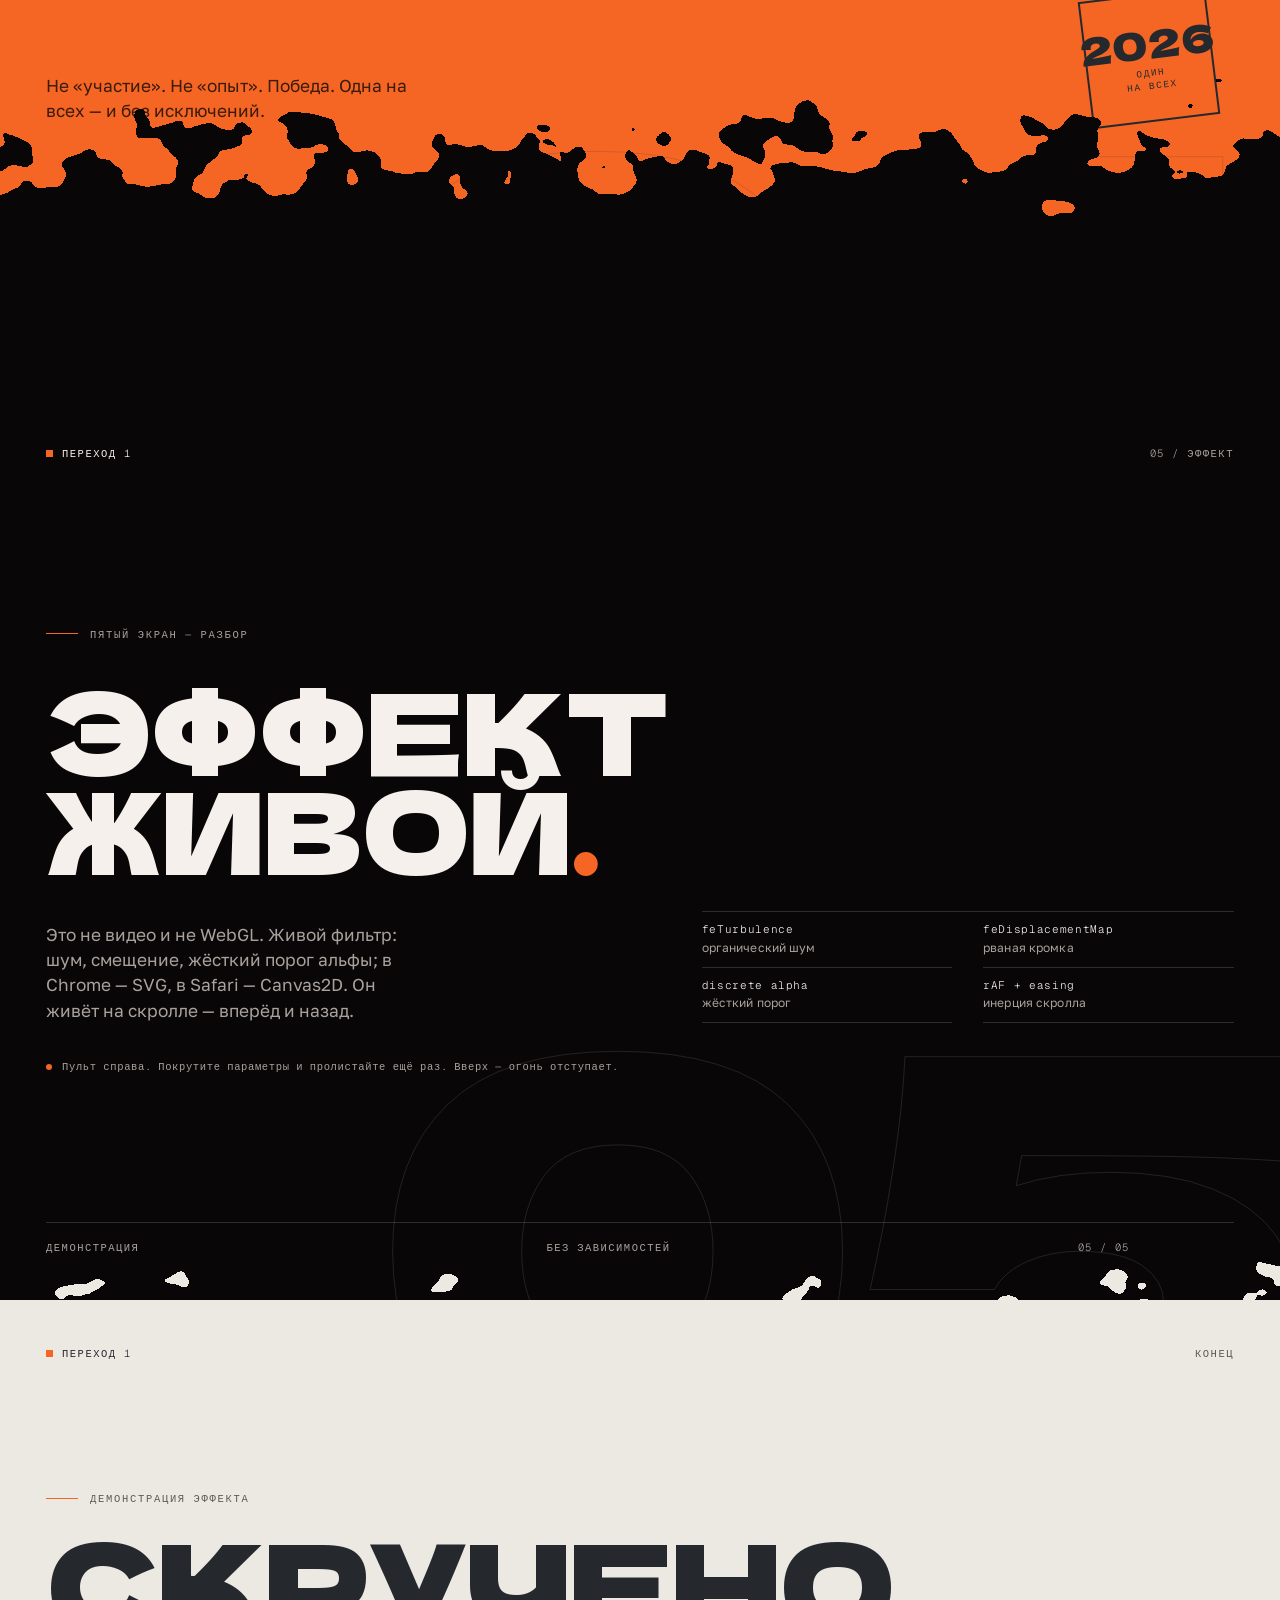
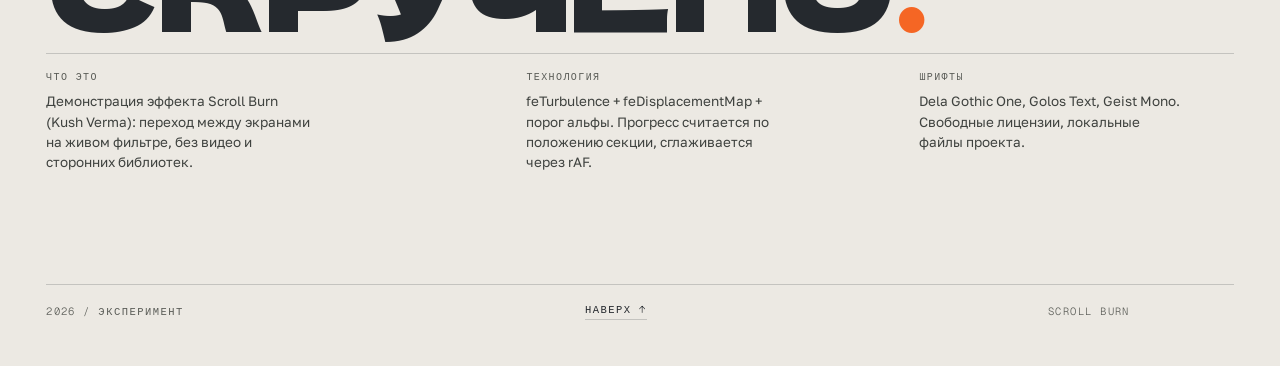
==== commit 1a99cbfa: "Переход 1: быстрый первый кадр и ленивые фильтры" ====
--- a/index.html
+++ b/index.html
@@ -1,14 +1,18 @@
 <!DOCTYPE html>
-<html lang="ru">
+<html lang="ru" style="background:#080607">
 <head>
 <meta charset="utf-8">
 <meta name="viewport" content="width=device-width, initial-scale=1">
+<meta name="theme-color" content="#080607">
+<link rel="preload" href="fonts/dela-gothic-one-cyrillic.woff2" as="font" type="font/woff2" crossorigin>
+<link rel="preload" href="fonts/golos-text-cyrillic.woff2" as="font" type="font/woff2" crossorigin>
+<link rel="preload" href="fonts/geist-mono-latin.woff2" as="font" type="font/woff2" crossorigin>
 <title>Переход 1 — Scroll Burn</title>
 <meta name="description" content="Локальная демонстрация эффекта Scroll Burn: следующий экран прожигает предыдущий органической кромкой на скролле.">
 <link rel="icon" href="data:image/svg+xml,%3Csvg xmlns='http://www.w3.org/2000/svg' viewBox='0 0 32 32'%3E%3Crect width='32' height='32' rx='6' fill='%23F56624'/%3E%3C/svg%3E">
-<link rel="stylesheet" href="burn.css?v=11">
+<link rel="stylesheet" href="burn.css?v=13">
 </head>
-<body>
+<body style="background:#080607">
 
 <div class="scrollbar" aria-hidden="true"><span id="scrollbar"></span></div>
 
@@ -288,6 +292,6 @@
   </div>
 </div>
 
-<script src="burn.js?v=18" defer></script>
+<script src="burn.js?v=20" defer></script>
 </body>
 </html>
--- a/burn.css
+++ b/burn.css
@@ -557,7 +557,6 @@
 }
 .burn__pad {
   position: absolute;
-  will-change: transform;
 }
 .burn__edge {
   position: absolute;
@@ -573,8 +572,7 @@
   position: absolute;
   left: 0;
   width: 100%;
-  transform: translate3d(0, 0, 0) scaleY(0);
-  will-change: transform;
+  transform: scaleY(0);
 }
 
 /* ==========================================================================
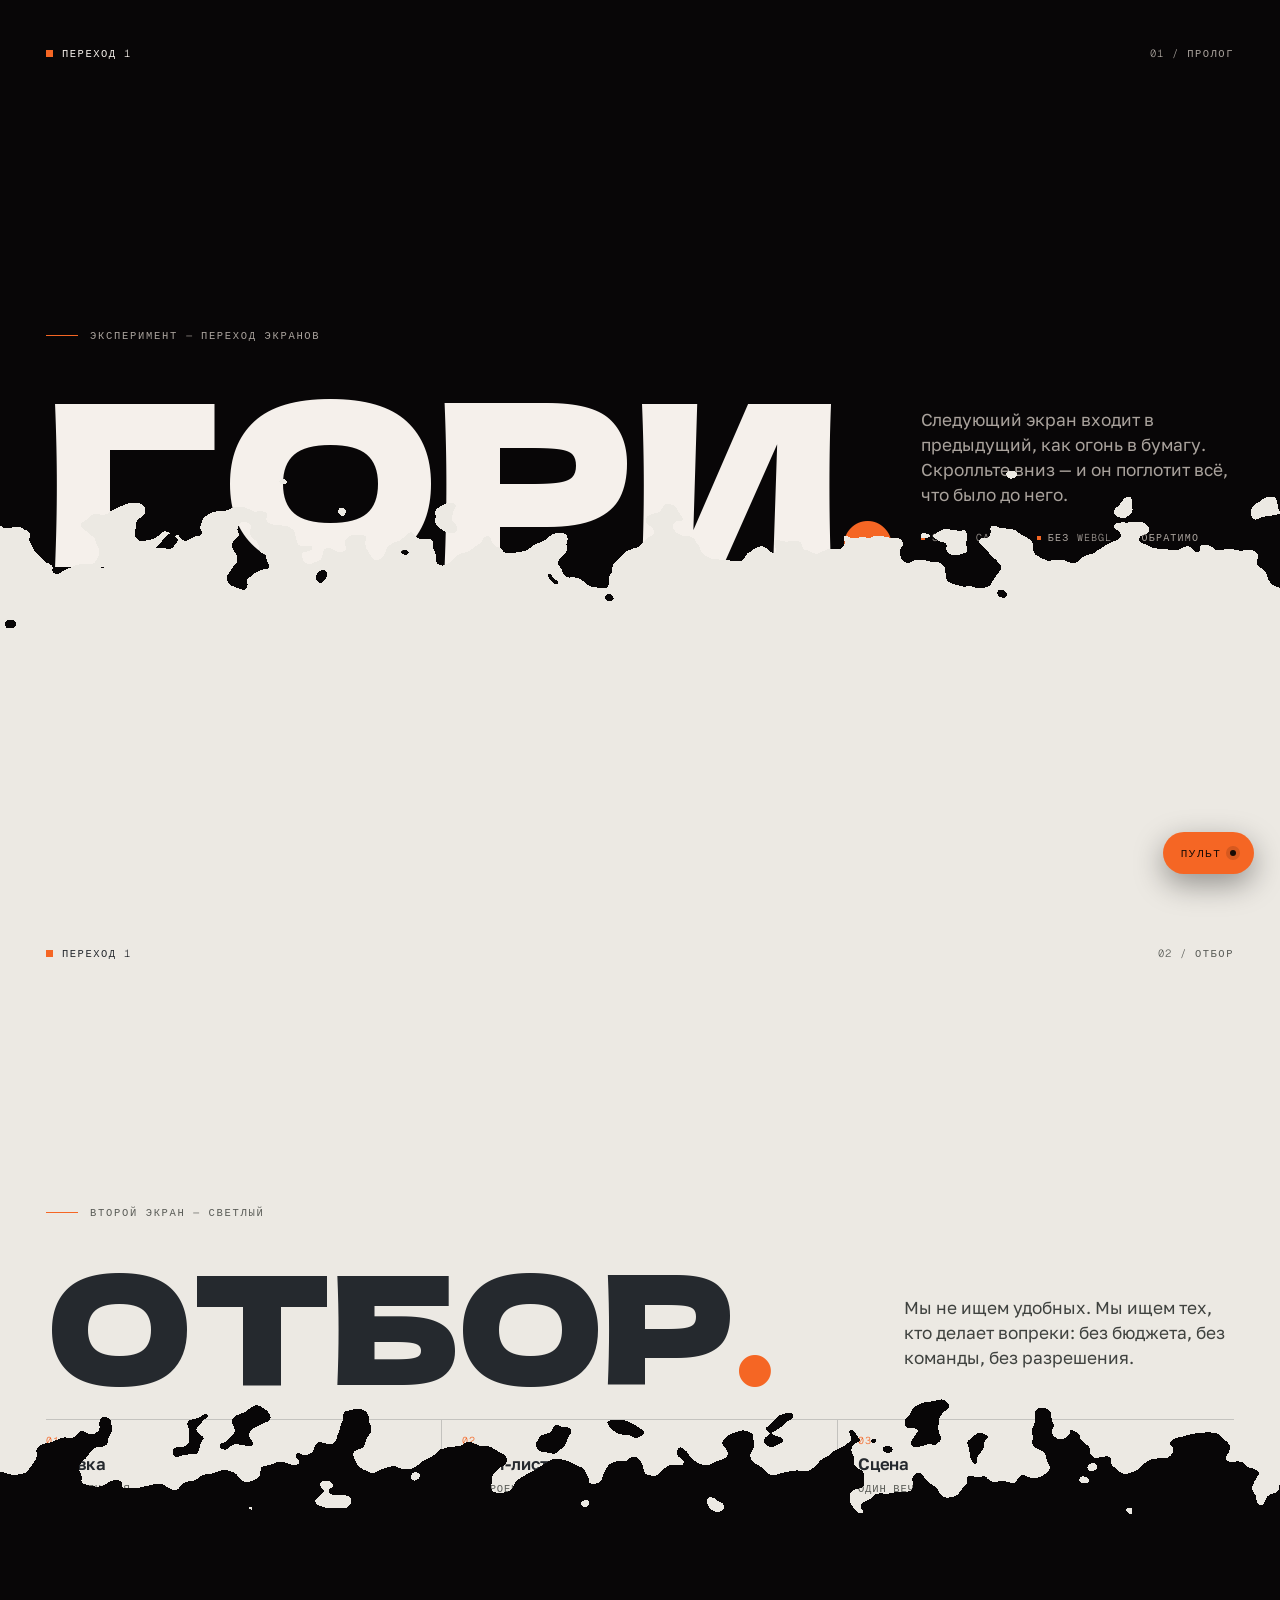
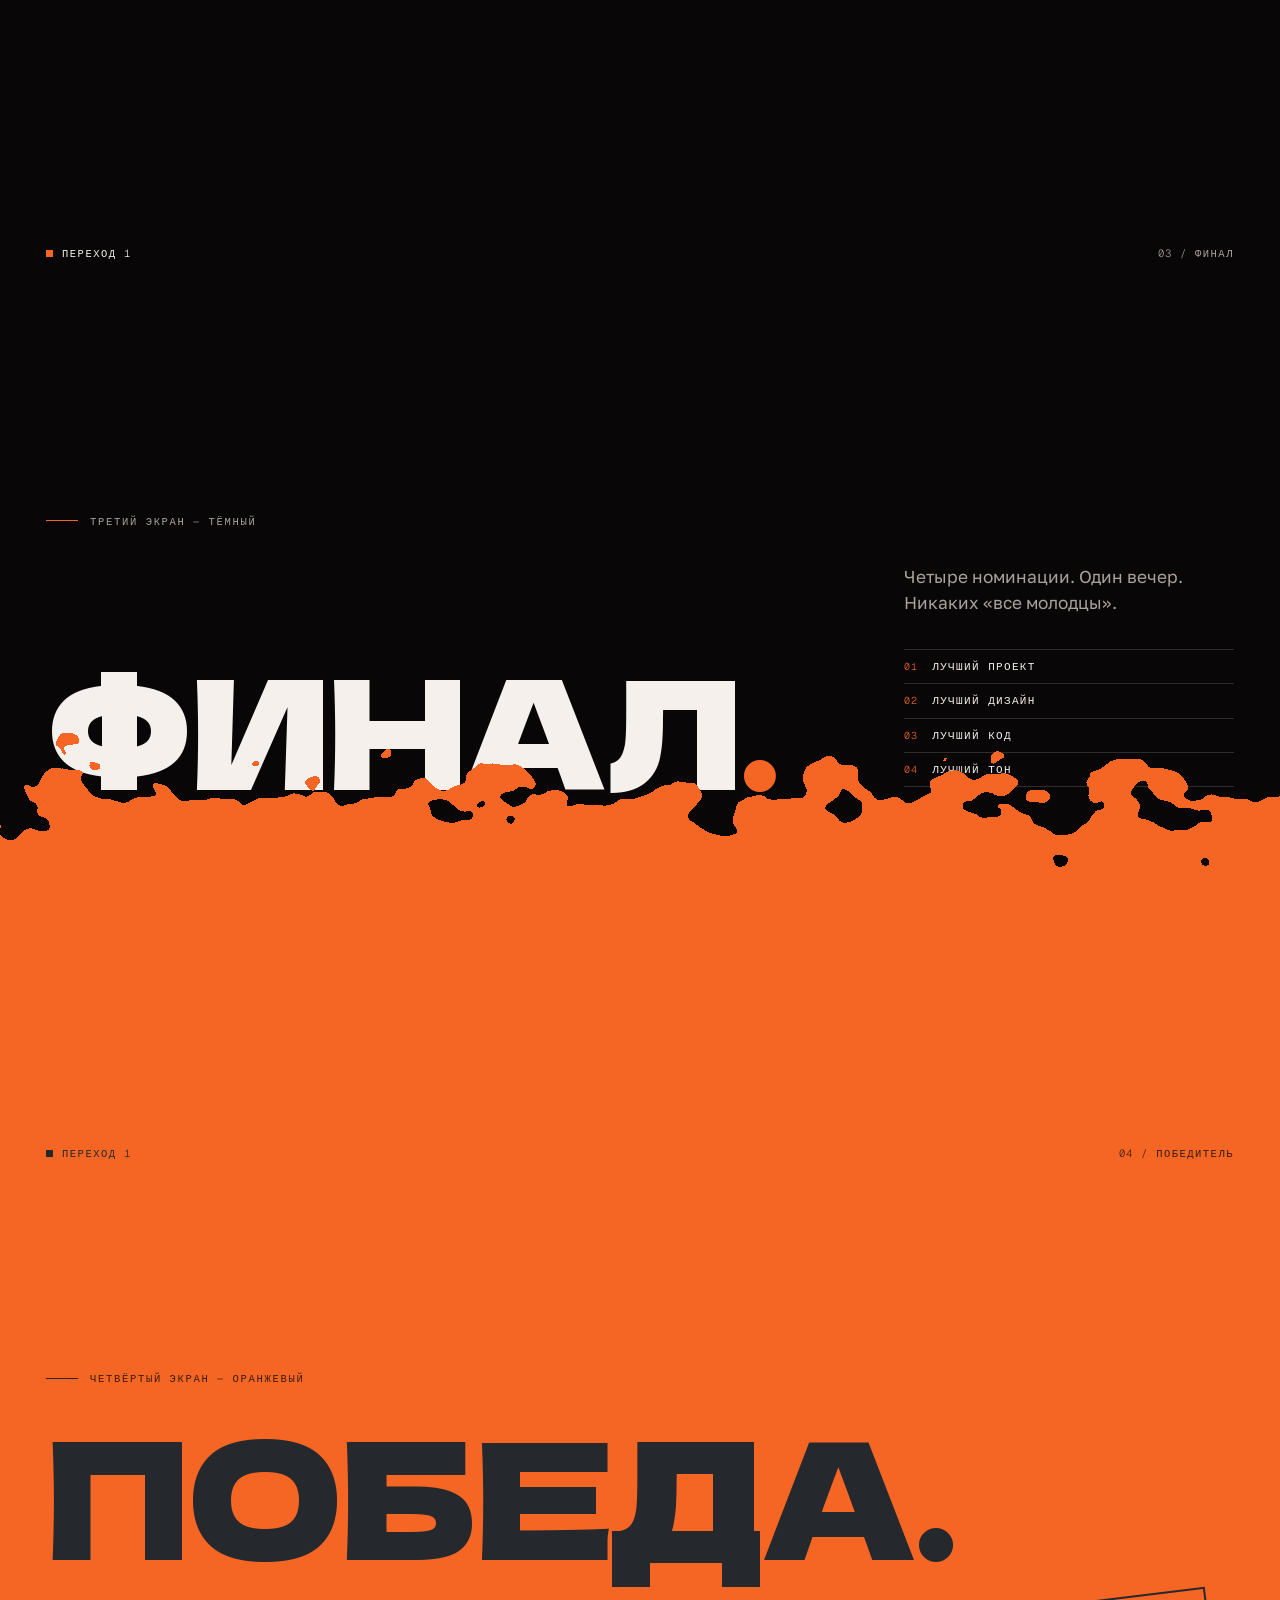
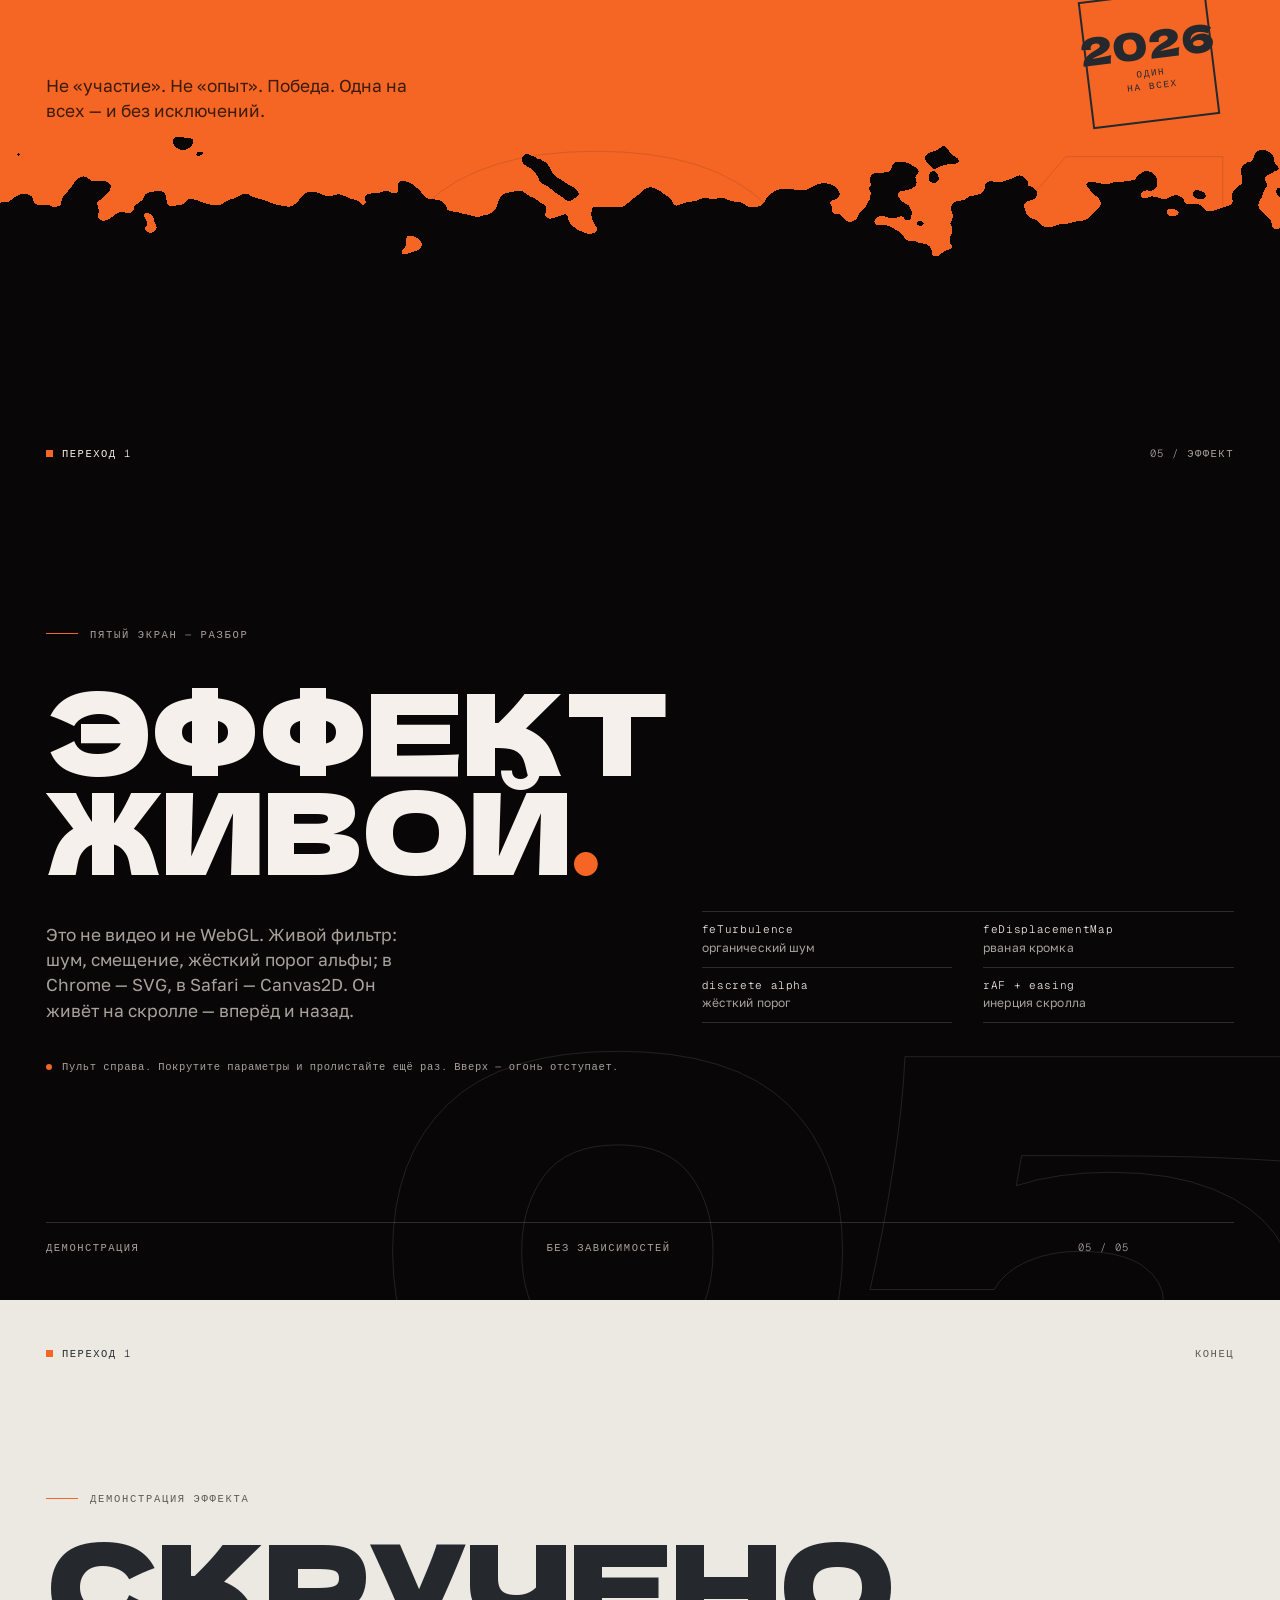
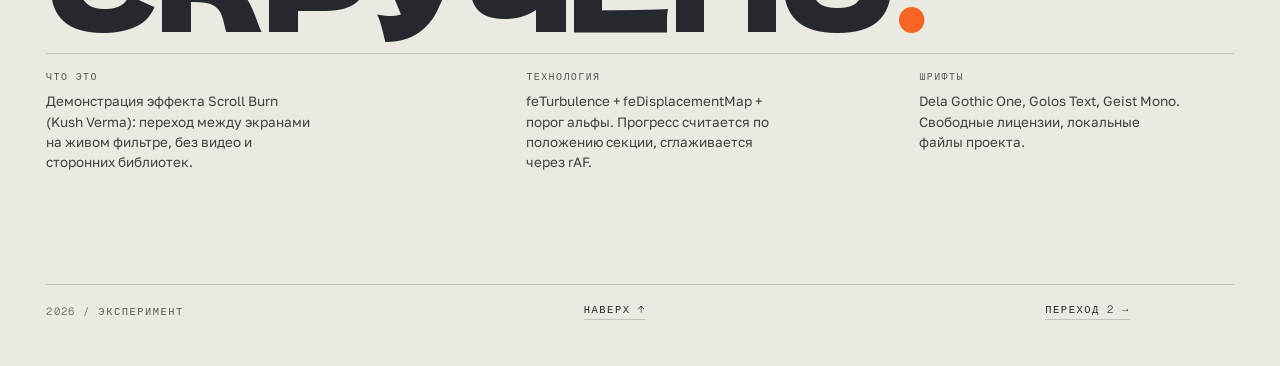
==== commit 733efd7e: "Демо 2: оптимизированная версия Scroll Burn" ====
--- a/index.html
+++ b/index.html
@@ -213,7 +213,7 @@
     <footer class="screen__bottom">
       <span class="mono">2026 / эксперимент</span>
       <a class="totop mono" href="#s1">Наверх ↑</a>
-      <span class="mono">Scroll Burn</span>
+      <a class="totop mono" href="demo2/">Переход 2 →</a>
     </footer>
   </section>
 
